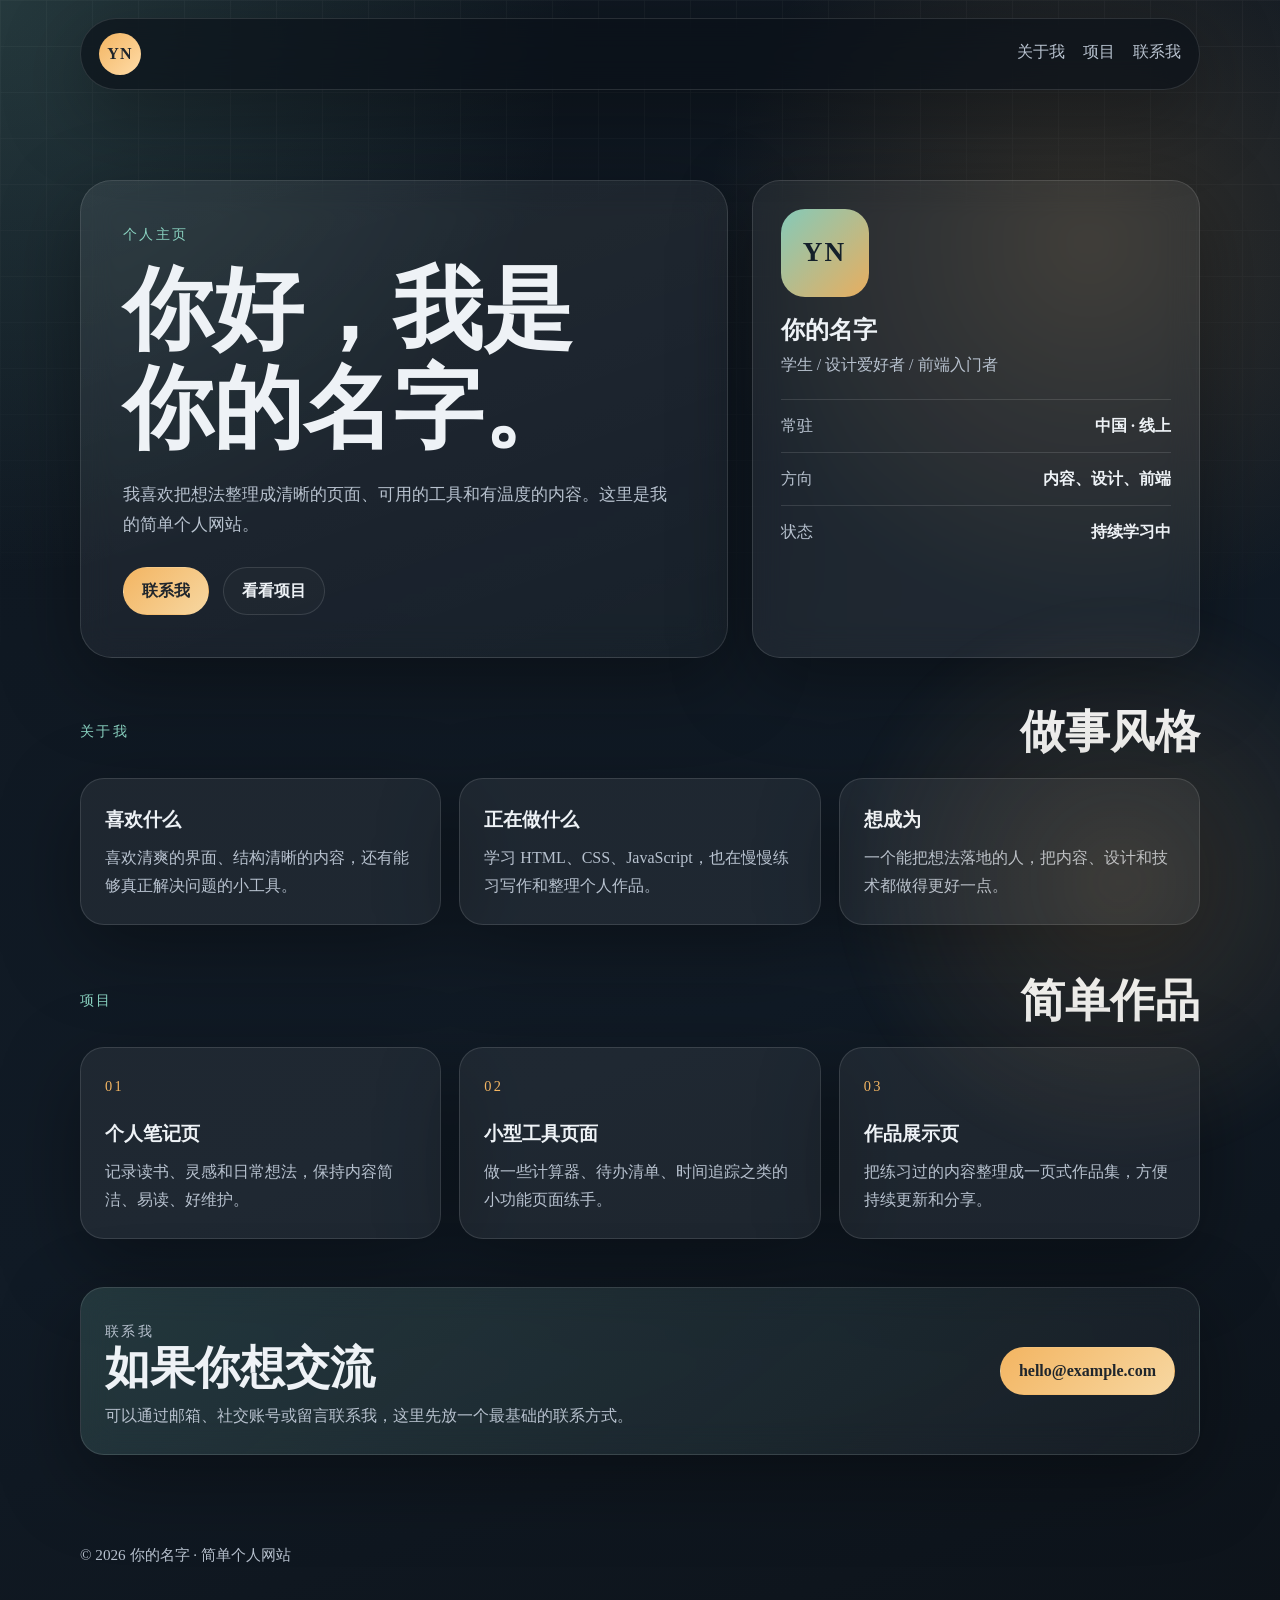
==== index.html @ 7de15268 "Remove outdated pages and assets; update index.html and styles for personal site redesign" ====
<!DOCTYPE html>
<html lang="zh-CN">
<head>
  <meta charset="UTF-8">
  <meta name="viewport" content="width=device-width, initial-scale=1.0">
  <title>你的名字 | 个人主页</title>
  <link rel="stylesheet" href="styles.css">
</head>
<body>
  <header class="site-header">
    <a class="brand" href="#top">YN</a>
    <nav class="site-nav" aria-label="主导航">
      <a href="#about">关于我</a>
      <a href="#projects">项目</a>
      <a href="#contact">联系我</a>
    </nav>
  </header>

  <main id="top">
    <section class="hero">
      <div class="hero-copy reveal">
        <p class="eyebrow">个人主页</p>
        <h1>你好，我是你的名字。</h1>
        <p class="lead">我喜欢把想法整理成清晰的页面、可用的工具和有温度的内容。这里是我的简单个人网站。</p>
        <div class="hero-actions">
          <a class="button button-primary" href="#contact">联系我</a>
          <a class="button button-ghost" href="#projects">看看项目</a>
        </div>
      </div>

      <aside class="profile-card reveal delay-1" aria-label="个人信息卡片">
        <div class="avatar">YN</div>
        <div>
          <h2>你的名字</h2>
          <p>学生 / 设计爱好者 / 前端入门者</p>
        </div>
        <ul class="quick-facts">
          <li><span>常驻</span><strong>中国 · 线上</strong></li>
          <li><span>方向</span><strong>内容、设计、前端</strong></li>
          <li><span>状态</span><strong>持续学习中</strong></li>
        </ul>
      </aside>
    </section>

    <section class="section reveal delay-2" id="about">
      <div class="section-head">
        <p class="eyebrow">关于我</p>
        <h2>做事风格</h2>
      </div>
      <div class="info-grid">
        <article class="card">
          <h3>喜欢什么</h3>
          <p>喜欢清爽的界面、结构清晰的内容，还有能够真正解决问题的小工具。</p>
        </article>
        <article class="card">
          <h3>正在做什么</h3>
          <p>学习 HTML、CSS、JavaScript，也在慢慢练习写作和整理个人作品。</p>
        </article>
        <article class="card">
          <h3>想成为</h3>
          <p>一个能把想法落地的人，把内容、设计和技术都做得更好一点。</p>
        </article>
      </div>
    </section>

    <section class="section reveal delay-3" id="projects">
      <div class="section-head">
        <p class="eyebrow">项目</p>
        <h2>简单作品</h2>
      </div>
      <div class="project-list">
        <article class="project card">
          <span class="project-index">01</span>
          <h3>个人笔记页</h3>
          <p>记录读书、灵感和日常想法，保持内容简洁、易读、好维护。</p>
        </article>
        <article class="project card">
          <span class="project-index">02</span>
          <h3>小型工具页面</h3>
          <p>做一些计算器、待办清单、时间追踪之类的小功能页面练手。</p>
        </article>
        <article class="project card">
          <span class="project-index">03</span>
          <h3>作品展示页</h3>
          <p>把练习过的内容整理成一页式作品集，方便持续更新和分享。</p>
        </article>
      </div>
    </section>

    <section class="section contact-card reveal delay-4" id="contact">
      <div>
        <p class="eyebrow">联系我</p>
        <h2>如果你想交流</h2>
        <p>可以通过邮箱、社交账号或留言联系我，这里先放一个最基础的联系方式。</p>
      </div>
      <a class="button button-primary" href="mailto:hello@example.com">hello@example.com</a>
    </section>
  </main>

  <footer class="site-footer">
    <p>© 2026 你的名字 · 简单个人网站</p>
  </footer>
  <script src="script.js"></script>
</body>
</html>
---- styles.css ----
* {
  box-sizing: border-box;
}

:root {
  --bg: #0f1720;
  --bg-soft: #15202c;
  --panel: rgba(255, 255, 255, 0.06);
  --panel-strong: rgba(255, 255, 255, 0.1);
  --text: #eef2f6;
  --muted: #b8c2cf;
  --line: rgba(255, 255, 255, 0.12);
  --accent: #f3b562;
  --accent-2: #8ad3c1;
  --shadow: 0 24px 80px rgba(0, 0, 0, 0.35);
}

html {
  scroll-behavior: smooth;
}

body {
  margin: 0;
  color: var(--text);
  background:
    radial-gradient(circle at top left, rgba(138, 211, 193, 0.18), transparent 28%),
    radial-gradient(circle at 85% 15%, rgba(243, 181, 98, 0.16), transparent 22%),
    linear-gradient(160deg, var(--bg), #111b26 62%, #0d131a 100%);
  font-family: "Noto Serif SC", "Source Han Serif SC", "Songti SC", "STSong", serif;
  line-height: 1.75;
  min-height: 100vh;
}

body::before {
  content: "";
  position: fixed;
  inset: 0;
  pointer-events: none;
  opacity: 0.08;
  background-image: linear-gradient(rgba(255, 255, 255, 0.7) 1px, transparent 1px),
    linear-gradient(90deg, rgba(255, 255, 255, 0.7) 1px, transparent 1px);
  background-size: 46px 46px;
  mask-image: linear-gradient(to bottom, rgba(0, 0, 0, 0.65), transparent 90%);
}

body::after {
  content: "";
  position: fixed;
  inset: auto -10% -30% auto;
  width: 36rem;
  height: 36rem;
  border-radius: 50%;
  background: radial-gradient(circle, rgba(243, 181, 98, 0.14), transparent 70%);
  pointer-events: none;
  filter: blur(10px);
}

img {
  max-width: 100%;
  display: block;
}

a {
  color: inherit;
  text-decoration: none;
}

.site-header,
main,
.site-footer {
  width: min(1120px, calc(100% - 32px));
  margin: 0 auto;
}

.site-header {
  position: sticky;
  top: 18px;
  z-index: 10;
  display: flex;
  align-items: center;
  justify-content: space-between;
  gap: 20px;
  margin-top: 18px;
  padding: 14px 18px;
  border: 1px solid var(--line);
  border-radius: 999px;
  background: rgba(10, 16, 23, 0.66);
  backdrop-filter: blur(16px);
  box-shadow: var(--shadow);
}

.brand {
  display: grid;
  place-items: center;
  width: 42px;
  height: 42px;
  border-radius: 50%;
  background: linear-gradient(135deg, var(--accent), #ffdca8);
  color: #1f252c;
  font-weight: 800;
  letter-spacing: 0.08em;
}

.site-nav {
  display: flex;
  flex-wrap: wrap;
  gap: 18px;
  color: var(--muted);
  font-size: 0.98rem;
}

.site-nav a {
  position: relative;
  padding-bottom: 4px;
  transition: color 180ms ease;
}

.site-nav a::after {
  content: "";
  position: absolute;
  left: 0;
  bottom: 0;
  width: 100%;
  height: 1px;
  background: currentColor;
  transform: scaleX(0);
  transform-origin: left;
  transition: transform 180ms ease;
}

.site-nav a:hover,
.site-nav a:focus-visible {
  color: var(--text);
}

.site-nav a:hover::after,
.site-nav a:focus-visible::after {
  transform: scaleX(1);
}

main {
  padding: 48px 0 28px;
}

.hero {
  display: grid;
  grid-template-columns: 1.3fr 0.9fr;
  gap: 24px;
  align-items: stretch;
  padding: 42px 0 24px;
}

.hero-copy,
.profile-card,
.card,
.contact-card {
  border: 1px solid var(--line);
  background: var(--panel);
  box-shadow: var(--shadow);
  backdrop-filter: blur(16px);
}

.hero-copy {
  padding: 42px;
  border-radius: 32px;
  background: linear-gradient(160deg, rgba(255, 255, 255, 0.08), rgba(255, 255, 255, 0.03));
}

.eyebrow {
  margin: 0 0 14px;
  color: var(--accent-2);
  font-size: 0.86rem;
  letter-spacing: 0.18em;
  text-transform: uppercase;
}

.hero h1,
.section h2,
.profile-card h2 {
  margin: 0;
  line-height: 1.1;
  font-family: "Noto Serif SC", "Source Han Serif SC", "Songti SC", serif;
}

.hero h1 {
  max-width: 11ch;
  font-size: clamp(3rem, 7vw, 5.8rem);
}

.lead {
  max-width: 34rem;
  margin: 22px 0 0;
  color: var(--muted);
  font-size: 1.06rem;
}

.hero-actions {
  display: flex;
  flex-wrap: wrap;
  gap: 14px;
  margin-top: 28px;
}

.button {
  display: inline-flex;
  align-items: center;
  justify-content: center;
  min-height: 48px;
  padding: 0 18px;
  border-radius: 999px;
  border: 1px solid transparent;
  font-weight: 700;
  transition: transform 180ms ease, border-color 180ms ease, background-color 180ms ease, color 180ms ease;
}

.button:hover,
.button:focus-visible {
  transform: translateY(-2px);
}

.button-primary {
  background: linear-gradient(135deg, var(--accent), #f7d7a1);
  color: #20262c;
}

.button-ghost {
  border-color: var(--line);
  background: rgba(255, 255, 255, 0.02);
  color: var(--text);
}

.profile-card {
  display: grid;
  gap: 20px;
  align-content: start;
  padding: 28px;
  border-radius: 28px;
}

.avatar {
  width: 88px;
  height: 88px;
  display: grid;
  place-items: center;
  border-radius: 24px;
  background: linear-gradient(135deg, rgba(138, 211, 193, 0.95), rgba(243, 181, 98, 0.95));
  color: #14202a;
  font-size: 1.7rem;
  font-weight: 900;
  letter-spacing: 0.08em;
}

.profile-card p,
.card p,
.contact-card p {
  margin: 8px 0 0;
  color: var(--muted);
}

.quick-facts {
  margin: 0;
  padding: 0;
  list-style: none;
  display: grid;
  gap: 12px;
}

.quick-facts li {
  display: flex;
  justify-content: space-between;
  gap: 18px;
  padding-top: 12px;
  border-top: 1px solid var(--line);
  color: var(--muted);
}

.quick-facts span {
  flex: 0 0 auto;
}

.quick-facts strong {
  color: var(--text);
  font-weight: 700;
  text-align: right;
}

.section {
  padding: 26px 0;
}

.section-head {
  display: flex;
  justify-content: space-between;
  align-items: end;
  gap: 20px;
  margin-bottom: 20px;
}

.section h2 {
  font-size: clamp(1.8rem, 4vw, 2.8rem);
}

.info-grid,
.project-list {
  display: grid;
  gap: 18px;
  grid-template-columns: repeat(3, minmax(0, 1fr));
}

.card,
.contact-card {
  border-radius: 24px;
  padding: 24px;
}

.card h3,
.project h3 {
  margin: 0;
  font-size: 1.2rem;
}

.project-index {
  display: inline-block;
  margin-bottom: 18px;
  color: var(--accent);
  font-size: 0.9rem;
  letter-spacing: 0.16em;
}

.contact-card {
  display: flex;
  align-items: center;
  justify-content: space-between;
  gap: 20px;
  margin: 22px 0 44px;
  background: linear-gradient(140deg, rgba(138, 211, 193, 0.16), rgba(255, 255, 255, 0.04));
}

.site-footer {
  padding: 0 0 30px;
  color: var(--muted);
  font-size: 0.95rem;
}

.reveal {
  animation: rise 700ms ease both;
}

.delay-1 {
  animation-delay: 120ms;
}

.delay-2 {
  animation-delay: 220ms;
}

.delay-3 {
  animation-delay: 320ms;
}

.delay-4 {
  animation-delay: 420ms;
}

@keyframes rise {
  from {
    opacity: 0;
    transform: translateY(18px);
  }
  to {
    opacity: 1;
    transform: translateY(0);
  }
}

@media (max-width: 900px) {
  .hero,
  .info-grid,
  .project-list,
  .contact-card {
    grid-template-columns: 1fr;
  }

  .hero {
    grid-template-columns: 1fr;
  }

  .section-head,
  .contact-card {
    display: grid;
  }

  .site-header {
    border-radius: 24px;
  }
}

@media (max-width: 640px) {
  body {
    line-height: 1.7;
  }

  .site-header,
  .hero-copy,
  .profile-card,
  .card,
  .contact-card {
    border-radius: 20px;
  }

  .site-header {
    top: 10px;
    width: calc(100% - 20px);
    padding: 12px 14px;
  }

  main {
    padding-top: 28px;
  }

  .hero-copy {
    padding: 28px 22px;
  }

  .profile-card,
  .card,
  .contact-card {
    padding: 20px;
  }

  .site-nav {
    gap: 12px;
    font-size: 0.92rem;
  }

  .hero h1 {
    font-size: clamp(2.4rem, 14vw, 3.5rem);
  }
}
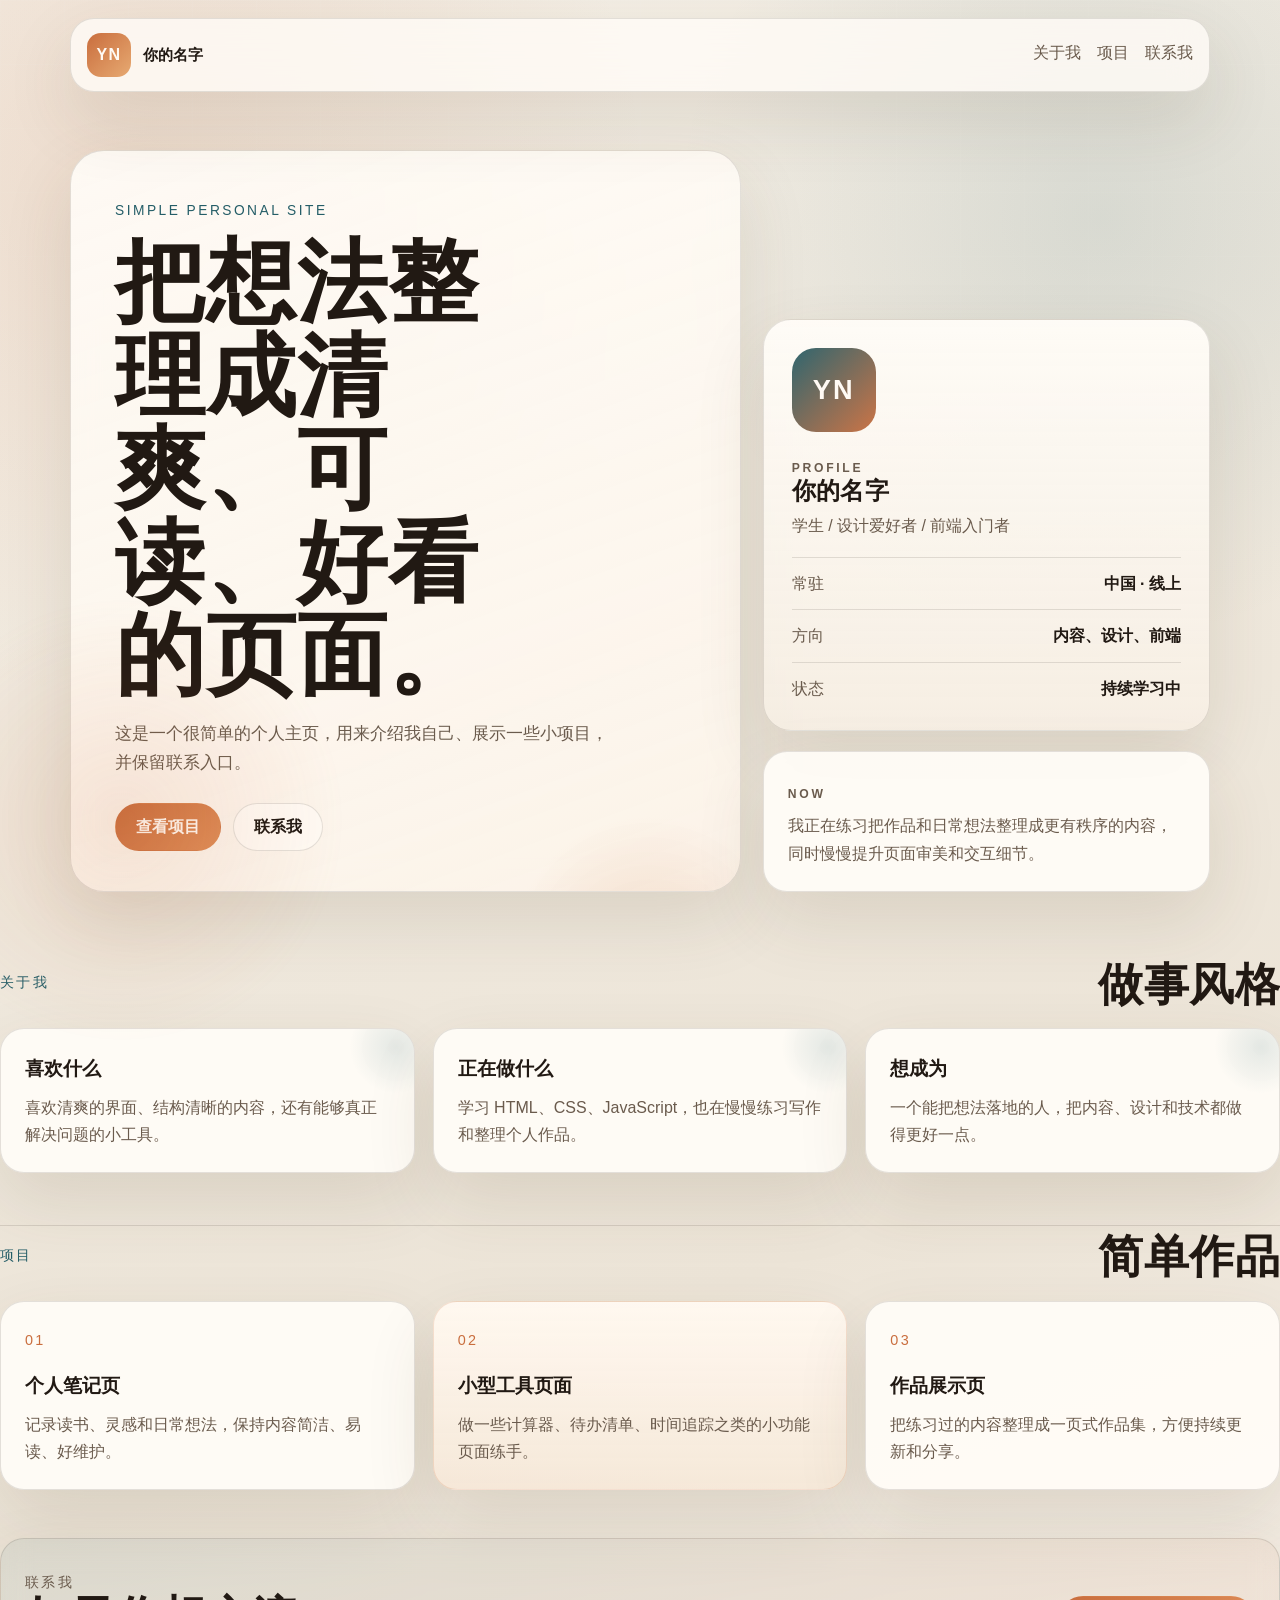
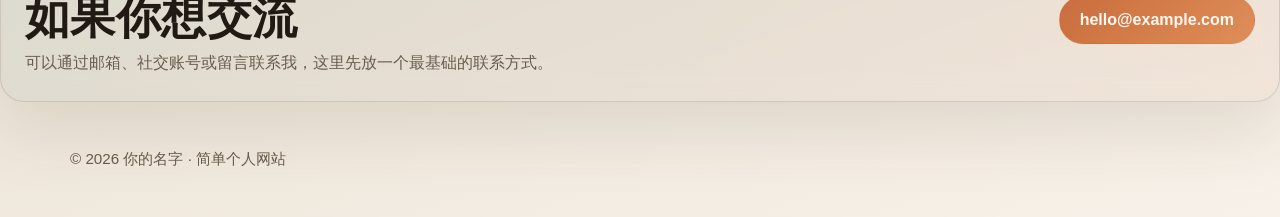
==== commit 574d15c4: "Remove outdated pages and assets; update index.html and styles for personal site redesign" ====
--- a/index.html
+++ b/index.html
@@ -7,99 +7,112 @@
   <link rel="stylesheet" href="styles.css">
 </head>
 <body>
-  <header class="site-header">
-    <a class="brand" href="#top">YN</a>
-    <nav class="site-nav" aria-label="主导航">
-      <a href="#about">关于我</a>
-      <a href="#projects">项目</a>
-      <a href="#contact">联系我</a>
-    </nav>
-  </header>
+  <div class="page-shell">
+    <header class="site-header">
+      <a class="brand" href="#top">
+        <span class="brand-mark">YN</span>
+        <span class="brand-text">你的名字</span>
+      </a>
+      <nav class="site-nav" aria-label="主导航">
+        <a href="#about">关于我</a>
+        <a href="#projects">项目</a>
+        <a href="#contact">联系我</a>
+      </nav>
+    </header>
 
-  <main id="top">
-    <section class="hero">
-      <div class="hero-copy reveal">
-        <p class="eyebrow">个人主页</p>
-        <h1>你好，我是你的名字。</h1>
-        <p class="lead">我喜欢把想法整理成清晰的页面、可用的工具和有温度的内容。这里是我的简单个人网站。</p>
-        <div class="hero-actions">
-          <a class="button button-primary" href="#contact">联系我</a>
-          <a class="button button-ghost" href="#projects">看看项目</a>
+    <main id="top">
+      <section class="hero">
+        <div class="hero-copy reveal">
+          <p class="eyebrow">Simple Personal Site</p>
+          <h1>把想法整理成清爽、可读、好看的页面。</h1>
+          <p class="lead">这是一个很简单的个人主页，用来介绍我自己、展示一些小项目，并保留联系入口。</p>
+          <div class="hero-actions">
+            <a class="button button-primary" href="#projects">查看项目</a>
+            <a class="button button-ghost" href="#contact">联系我</a>
+          </div>
         </div>
-      </div>
 
-      <aside class="profile-card reveal delay-1" aria-label="个人信息卡片">
-        <div class="avatar">YN</div>
+        <aside class="hero-side reveal delay-1" aria-label="个人信息卡片">
+          <div class="profile-card">
+            <div class="avatar">YN</div>
+            <div>
+              <p class="micro">PROFILE</p>
+              <h2>你的名字</h2>
+              <p>学生 / 设计爱好者 / 前端入门者</p>
+            </div>
+            <ul class="quick-facts">
+              <li><span>常驻</span><strong>中国 · 线上</strong></li>
+              <li><span>方向</span><strong>内容、设计、前端</strong></li>
+              <li><span>状态</span><strong>持续学习中</strong></li>
+            </ul>
+          </div>
+
+          <div class="note-card">
+            <p class="micro">NOW</p>
+            <p>我正在练习把作品和日常想法整理成更有秩序的内容，同时慢慢提升页面审美和交互细节。</p>
+          </div>
+        </div>
+      </section>
+
+      <section class="section reveal delay-2" id="about">
+        <div class="section-head">
+          <p class="eyebrow">关于我</p>
+          <h2>做事风格</h2>
+        </div>
+        <div class="info-grid">
+          <article class="card card-soft">
+            <h3>喜欢什么</h3>
+            <p>喜欢清爽的界面、结构清晰的内容，还有能够真正解决问题的小工具。</p>
+          </article>
+          <article class="card card-soft">
+            <h3>正在做什么</h3>
+            <p>学习 HTML、CSS、JavaScript，也在慢慢练习写作和整理个人作品。</p>
+          </article>
+          <article class="card card-soft">
+            <h3>想成为</h3>
+            <p>一个能把想法落地的人，把内容、设计和技术都做得更好一点。</p>
+          </article>
+        </div>
+      </section>
+
+      <section class="section reveal delay-3" id="projects">
+        <div class="section-head section-head-split">
+          <p class="eyebrow">项目</p>
+          <h2>简单作品</h2>
+        </div>
+        <div class="project-list">
+          <article class="project card">
+            <span class="project-index">01</span>
+            <h3>个人笔记页</h3>
+            <p>记录读书、灵感和日常想法，保持内容简洁、易读、好维护。</p>
+          </article>
+          <article class="project card accent-card">
+            <span class="project-index">02</span>
+            <h3>小型工具页面</h3>
+            <p>做一些计算器、待办清单、时间追踪之类的小功能页面练手。</p>
+          </article>
+          <article class="project card">
+            <span class="project-index">03</span>
+            <h3>作品展示页</h3>
+            <p>把练习过的内容整理成一页式作品集，方便持续更新和分享。</p>
+          </article>
+        </div>
+      </section>
+
+      <section class="section contact-card reveal delay-4" id="contact">
         <div>
-          <h2>你的名字</h2>
-          <p>学生 / 设计爱好者 / 前端入门者</p>
+          <p class="eyebrow">联系我</p>
+          <h2>如果你想交流</h2>
+          <p>可以通过邮箱、社交账号或留言联系我，这里先放一个最基础的联系方式。</p>
         </div>
-        <ul class="quick-facts">
-          <li><span>常驻</span><strong>中国 · 线上</strong></li>
-          <li><span>方向</span><strong>内容、设计、前端</strong></li>
-          <li><span>状态</span><strong>持续学习中</strong></li>
-        </ul>
-      </aside>
-    </section>
+        <a class="button button-primary" href="mailto:hello@example.com">hello@example.com</a>
+      </section>
+    </main>
 
-    <section class="section reveal delay-2" id="about">
-      <div class="section-head">
-        <p class="eyebrow">关于我</p>
-        <h2>做事风格</h2>
-      </div>
-      <div class="info-grid">
-        <article class="card">
-          <h3>喜欢什么</h3>
-          <p>喜欢清爽的界面、结构清晰的内容，还有能够真正解决问题的小工具。</p>
-        </article>
-        <article class="card">
-          <h3>正在做什么</h3>
-          <p>学习 HTML、CSS、JavaScript，也在慢慢练习写作和整理个人作品。</p>
-        </article>
-        <article class="card">
-          <h3>想成为</h3>
-          <p>一个能把想法落地的人，把内容、设计和技术都做得更好一点。</p>
-        </article>
-      </div>
-    </section>
-
-    <section class="section reveal delay-3" id="projects">
-      <div class="section-head">
-        <p class="eyebrow">项目</p>
-        <h2>简单作品</h2>
-      </div>
-      <div class="project-list">
-        <article class="project card">
-          <span class="project-index">01</span>
-          <h3>个人笔记页</h3>
-          <p>记录读书、灵感和日常想法，保持内容简洁、易读、好维护。</p>
-        </article>
-        <article class="project card">
-          <span class="project-index">02</span>
-          <h3>小型工具页面</h3>
-          <p>做一些计算器、待办清单、时间追踪之类的小功能页面练手。</p>
-        </article>
-        <article class="project card">
-          <span class="project-index">03</span>
-          <h3>作品展示页</h3>
-          <p>把练习过的内容整理成一页式作品集，方便持续更新和分享。</p>
-        </article>
-      </div>
-    </section>
-
-    <section class="section contact-card reveal delay-4" id="contact">
-      <div>
-        <p class="eyebrow">联系我</p>
-        <h2>如果你想交流</h2>
-        <p>可以通过邮箱、社交账号或留言联系我，这里先放一个最基础的联系方式。</p>
-      </div>
-      <a class="button button-primary" href="mailto:hello@example.com">hello@example.com</a>
-    </section>
-  </main>
-
-  <footer class="site-footer">
-    <p>© 2026 你的名字 · 简单个人网站</p>
-  </footer>
+    <footer class="site-footer">
+      <p>© 2026 你的名字 · 简单个人网站</p>
+    </footer>
+  </div>
   <script src="script.js"></script>
 </body>
 </html>
--- a/styles.css
+++ b/styles.css
@@ -3,16 +3,17 @@
 }
 
 :root {
-  --bg: #0f1720;
-  --bg-soft: #15202c;
-  --panel: rgba(255, 255, 255, 0.06);
-  --panel-strong: rgba(255, 255, 255, 0.1);
-  --text: #eef2f6;
-  --muted: #b8c2cf;
-  --line: rgba(255, 255, 255, 0.12);
-  --accent: #f3b562;
-  --accent-2: #8ad3c1;
-  --shadow: 0 24px 80px rgba(0, 0, 0, 0.35);
+  --bg: #f4efe6;
+  --bg-2: #ece4d7;
+  --paper: rgba(255, 252, 247, 0.82);
+  --paper-strong: rgba(255, 252, 247, 0.94);
+  --text: #211913;
+  --muted: #6a5b4d;
+  --line: rgba(33, 25, 19, 0.12);
+  --accent: #c96d3d;
+  --accent-2: #245d67;
+  --accent-3: #8c6b2f;
+  --shadow: 0 28px 70px rgba(78, 58, 36, 0.12);
 }
 
 html {
@@ -23,11 +24,11 @@
   margin: 0;
   color: var(--text);
   background:
-    radial-gradient(circle at top left, rgba(138, 211, 193, 0.18), transparent 28%),
-    radial-gradient(circle at 85% 15%, rgba(243, 181, 98, 0.16), transparent 22%),
-    linear-gradient(160deg, var(--bg), #111b26 62%, #0d131a 100%);
-  font-family: "Noto Serif SC", "Source Han Serif SC", "Songti SC", "STSong", serif;
-  line-height: 1.75;
+    radial-gradient(circle at 10% 10%, rgba(201, 109, 61, 0.14), transparent 26%),
+    radial-gradient(circle at 86% 12%, rgba(36, 93, 103, 0.12), transparent 22%),
+    linear-gradient(160deg, var(--bg), var(--bg-2) 68%, #f7f1e9 100%);
+  font-family: "PingFang SC", "Microsoft YaHei", sans-serif;
+  line-height: 1.7;
   min-height: 100vh;
 }
 
@@ -36,23 +37,23 @@
   position: fixed;
   inset: 0;
   pointer-events: none;
-  opacity: 0.08;
+  opacity: 0.16;
   background-image: linear-gradient(rgba(255, 255, 255, 0.7) 1px, transparent 1px),
     linear-gradient(90deg, rgba(255, 255, 255, 0.7) 1px, transparent 1px);
-  background-size: 46px 46px;
-  mask-image: linear-gradient(to bottom, rgba(0, 0, 0, 0.65), transparent 90%);
+  background-size: 64px 64px;
+  mask-image: linear-gradient(to bottom, rgba(0, 0, 0, 0.45), transparent 85%);
 }
 
 body::after {
   content: "";
   position: fixed;
-  inset: auto -10% -30% auto;
-  width: 36rem;
-  height: 36rem;
+  inset: auto auto -16% -8%;
+  width: 28rem;
+  height: 28rem;
   border-radius: 50%;
-  background: radial-gradient(circle, rgba(243, 181, 98, 0.14), transparent 70%);
+  background: radial-gradient(circle, rgba(201, 109, 61, 0.14), transparent 70%);
   pointer-events: none;
-  filter: blur(10px);
+  filter: blur(6px);
 }
 
 img {
@@ -68,8 +69,12 @@
 .site-header,
 main,
 .site-footer {
-  width: min(1120px, calc(100% - 32px));
+  width: min(1140px, calc(100% - 28px));
   margin: 0 auto;
+}
+
+.page-shell {
+  position: relative;
 }
 
 .site-header {
@@ -81,30 +86,41 @@
   justify-content: space-between;
   gap: 20px;
   margin-top: 18px;
-  padding: 14px 18px;
+  padding: 14px 16px;
   border: 1px solid var(--line);
-  border-radius: 999px;
-  background: rgba(10, 16, 23, 0.66);
-  backdrop-filter: blur(16px);
+  border-radius: 24px;
+  background: rgba(255, 252, 247, 0.8);
+  backdrop-filter: blur(18px);
   box-shadow: var(--shadow);
 }
 
 .brand {
+  display: inline-flex;
+  align-items: center;
+  gap: 12px;
+}
+
+.brand-mark {
   display: grid;
   place-items: center;
-  width: 42px;
-  height: 42px;
-  border-radius: 50%;
-  background: linear-gradient(135deg, var(--accent), #ffdca8);
-  color: #1f252c;
+  width: 44px;
+  height: 44px;
+  border-radius: 14px;
+  background: linear-gradient(135deg, var(--accent), #e7aa72);
+  color: #fffaf4;
   font-weight: 800;
   letter-spacing: 0.08em;
+}
+
+.brand-text {
+  font-size: 0.95rem;
+  font-weight: 700;
 }
 
 .site-nav {
   display: flex;
   flex-wrap: wrap;
-  gap: 18px;
+  gap: 16px;
   color: var(--muted);
   font-size: 0.98rem;
 }
@@ -130,7 +146,7 @@
 
 .site-nav a:hover,
 .site-nav a:focus-visible {
-  color: var(--text);
+  color: var(--accent);
 }
 
 .site-nav a:hover::after,
@@ -139,31 +155,45 @@
 }
 
 main {
-  padding: 48px 0 28px;
+  padding: 34px 0 26px;
 }
 
 .hero {
   display: grid;
-  grid-template-columns: 1.3fr 0.9fr;
-  gap: 24px;
-  align-items: stretch;
-  padding: 42px 0 24px;
+  grid-template-columns: 1.2fr 0.8fr;
+  gap: 22px;
+  align-items: end;
+  padding: 24px 0 18px;
+  min-height: 72vh;
 }
 
 .hero-copy,
 .profile-card,
+.note-card,
 .card,
 .contact-card {
   border: 1px solid var(--line);
-  background: var(--panel);
+  background: var(--paper);
   box-shadow: var(--shadow);
-  backdrop-filter: blur(16px);
+  backdrop-filter: blur(14px);
 }
 
 .hero-copy {
-  padding: 42px;
-  border-radius: 32px;
-  background: linear-gradient(160deg, rgba(255, 255, 255, 0.08), rgba(255, 255, 255, 0.03));
+  position: relative;
+  padding: 48px 44px 40px;
+  border-radius: 34px;
+  background: linear-gradient(160deg, rgba(255, 252, 247, 0.92), rgba(255, 246, 236, 0.78));
+  overflow: hidden;
+}
+
+.hero-copy::after {
+  content: "";
+  position: absolute;
+  inset: auto -8% -28% auto;
+  width: 18rem;
+  height: 18rem;
+  border-radius: 50%;
+  background: radial-gradient(circle, rgba(201, 109, 61, 0.18), transparent 68%);
 }
 
 .eyebrow {
@@ -178,27 +208,28 @@
 .section h2,
 .profile-card h2 {
   margin: 0;
-  line-height: 1.1;
-  font-family: "Noto Serif SC", "Source Han Serif SC", "Songti SC", serif;
+  line-height: 1.04;
+  font-family: "STKaiti", "KaiTi", "Songti SC", serif;
+  letter-spacing: 0.01em;
 }
 
 .hero h1 {
-  max-width: 11ch;
-  font-size: clamp(3rem, 7vw, 5.8rem);
+  max-width: 10ch;
+  font-size: clamp(3.3rem, 7vw, 6.1rem);
 }
 
 .lead {
-  max-width: 34rem;
-  margin: 22px 0 0;
+  max-width: 31rem;
+  margin: 18px 0 0;
   color: var(--muted);
-  font-size: 1.06rem;
+  font-size: 1.04rem;
 }
 
 .hero-actions {
   display: flex;
   flex-wrap: wrap;
-  gap: 14px;
-  margin-top: 28px;
+  gap: 12px;
+  margin-top: 26px;
 }
 
 .button {
@@ -206,7 +237,7 @@
   align-items: center;
   justify-content: center;
   min-height: 48px;
-  padding: 0 18px;
+  padding: 0 20px;
   border-radius: 999px;
   border: 1px solid transparent;
   font-weight: 700;
@@ -219,38 +250,55 @@
 }
 
 .button-primary {
-  background: linear-gradient(135deg, var(--accent), #f7d7a1);
-  color: #20262c;
+  background: linear-gradient(135deg, var(--accent), #df8e59);
+  color: #fff8f1;
 }
 
 .button-ghost {
   border-color: var(--line);
-  background: rgba(255, 255, 255, 0.02);
+  background: rgba(255, 252, 247, 0.72);
   color: var(--text);
 }
 
+.hero-side {
+  display: grid;
+  gap: 20px;
+  align-content: end;
+  transform: translateY(18px);
+}
+
 .profile-card {
   display: grid;
-  gap: 20px;
-  align-content: start;
+  gap: 18px;
   padding: 28px;
   border-radius: 28px;
+  background: linear-gradient(180deg, rgba(255, 252, 247, 0.96), rgba(247, 239, 228, 0.84));
 }
 
 .avatar {
-  width: 88px;
-  height: 88px;
+  width: 84px;
+  height: 84px;
   display: grid;
   place-items: center;
   border-radius: 24px;
-  background: linear-gradient(135deg, rgba(138, 211, 193, 0.95), rgba(243, 181, 98, 0.95));
-  color: #14202a;
+  background: linear-gradient(135deg, rgba(36, 93, 103, 0.95), rgba(201, 109, 61, 0.95));
+  color: #fffaf4;
   font-size: 1.7rem;
   font-weight: 900;
   letter-spacing: 0.08em;
 }
 
+.micro {
+  margin: 0;
+  color: var(--accent-3);
+  font-size: 0.76rem;
+  font-weight: 800;
+  letter-spacing: 0.22em;
+  text-transform: uppercase;
+}
+
 .profile-card p,
+.note-card p,
 .card p,
 .contact-card p {
   margin: 8px 0 0;
@@ -296,6 +344,11 @@
   margin-bottom: 20px;
 }
 
+.section-head-split {
+  padding-top: 8px;
+  border-top: 1px solid var(--line);
+}
+
 .section h2 {
   font-size: clamp(1.8rem, 4vw, 2.8rem);
 }
@@ -308,15 +361,33 @@
 }
 
 .card,
+.note-card,
 .contact-card {
   border-radius: 24px;
   padding: 24px;
+  background: var(--paper-strong);
 }
 
 .card h3,
 .project h3 {
   margin: 0;
   font-size: 1.2rem;
+}
+
+.card-soft {
+  position: relative;
+  overflow: hidden;
+}
+
+.card-soft::after {
+  content: "";
+  position: absolute;
+  right: -28px;
+  top: -28px;
+  width: 92px;
+  height: 92px;
+  border-radius: 50%;
+  background: radial-gradient(circle, rgba(36, 93, 103, 0.12), transparent 72%);
 }
 
 .project-index {
@@ -327,13 +398,18 @@
   letter-spacing: 0.16em;
 }
 
+.accent-card {
+  background: linear-gradient(180deg, rgba(255, 248, 240, 0.98), rgba(246, 232, 216, 0.92));
+  border-color: rgba(201, 109, 61, 0.18);
+}
+
 .contact-card {
   display: flex;
   align-items: center;
   justify-content: space-between;
   gap: 20px;
   margin: 22px 0 44px;
-  background: linear-gradient(140deg, rgba(138, 211, 193, 0.16), rgba(255, 255, 255, 0.04));
+  background: linear-gradient(140deg, rgba(36, 93, 103, 0.08), rgba(201, 109, 61, 0.08));
 }
 
 .site-footer {
@@ -383,6 +459,11 @@
 
   .hero {
     grid-template-columns: 1fr;
+    min-height: auto;
+  }
+
+  .hero-side {
+    transform: none;
   }
 
   .section-head,
@@ -392,6 +473,7 @@
 
   .site-header {
     border-radius: 24px;
+    padding: 12px 14px;
   }
 }
 
@@ -403,6 +485,7 @@
   .site-header,
   .hero-copy,
   .profile-card,
+  .note-card,
   .card,
   .contact-card {
     border-radius: 20px;
@@ -415,7 +498,7 @@
   }
 
   main {
-    padding-top: 28px;
+    padding-top: 24px;
   }
 
   .hero-copy {
@@ -423,6 +506,7 @@
   }
 
   .profile-card,
+  .note-card,
   .card,
   .contact-card {
     padding: 20px;
@@ -434,6 +518,6 @@
   }
 
   .hero h1 {
-    font-size: clamp(2.4rem, 14vw, 3.5rem);
-  }
-}
+    font-size: clamp(2.5rem, 14vw, 3.8rem);
+  }
+}
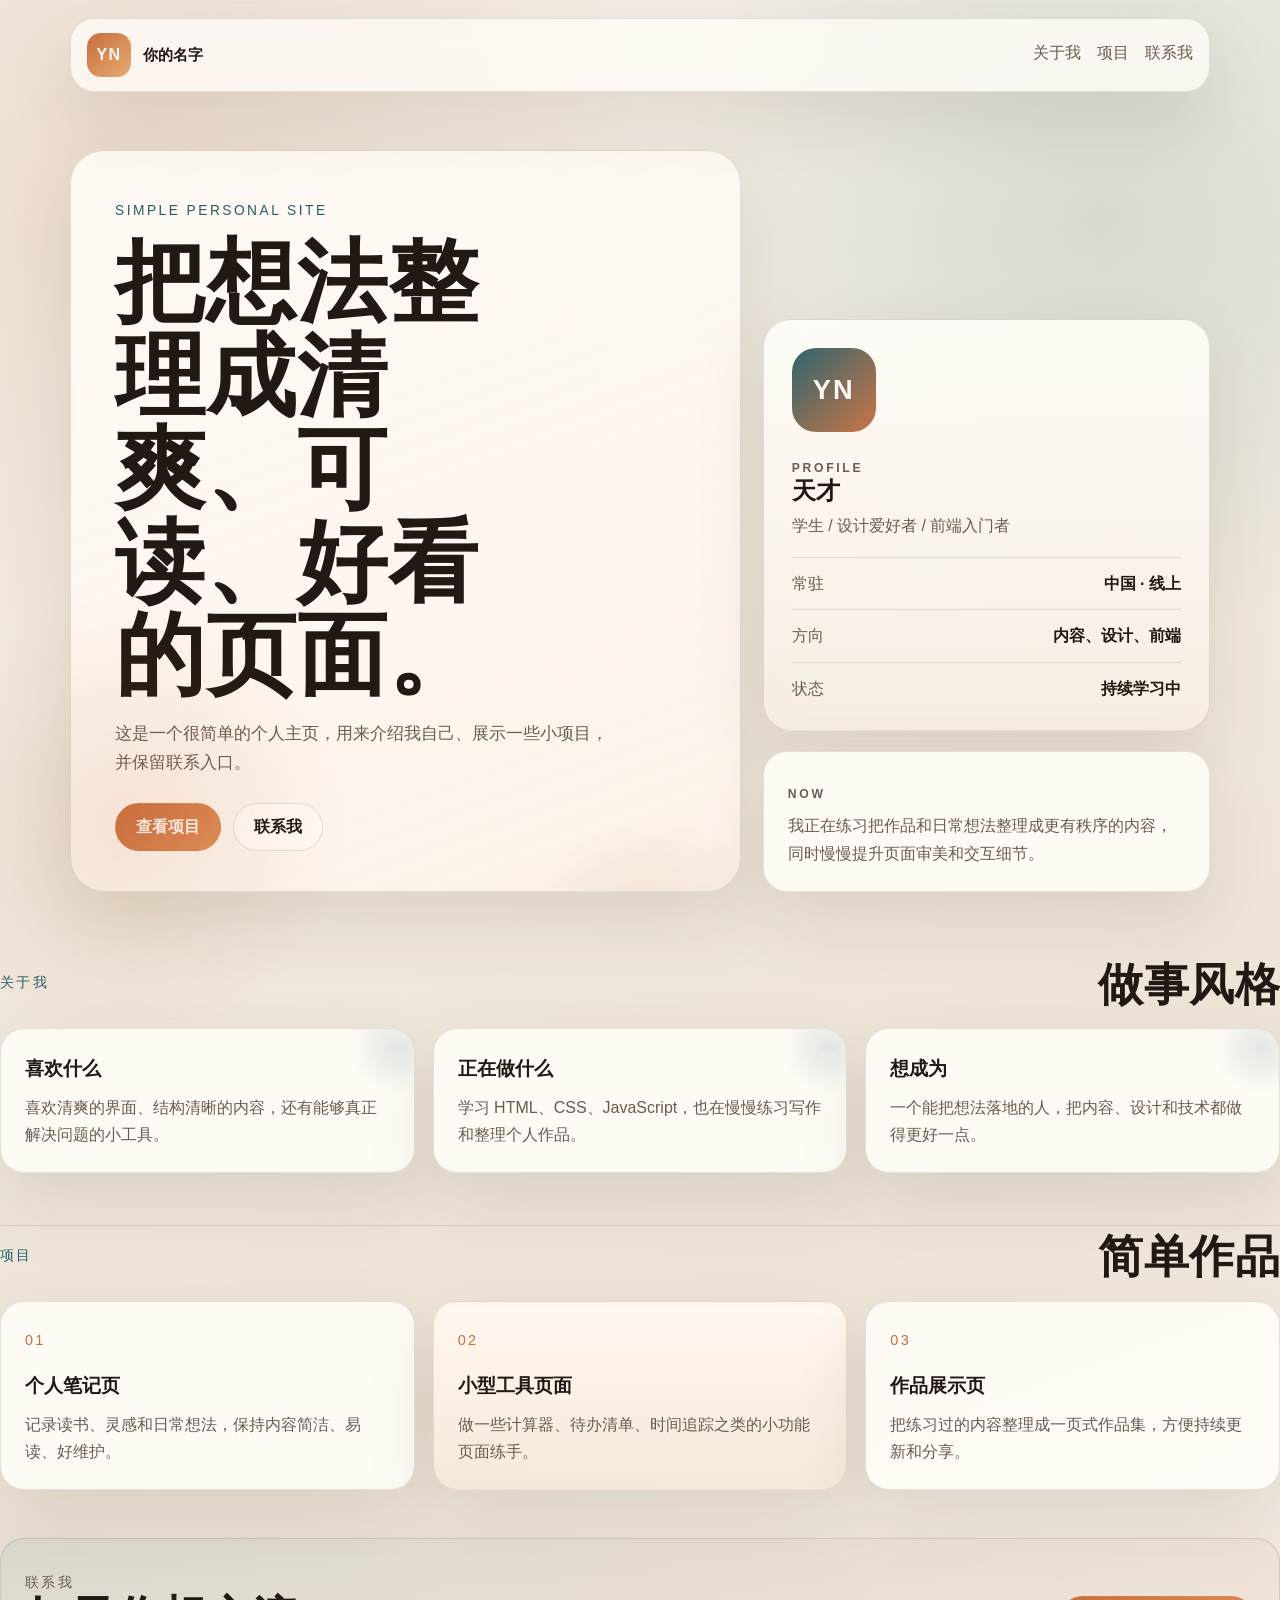
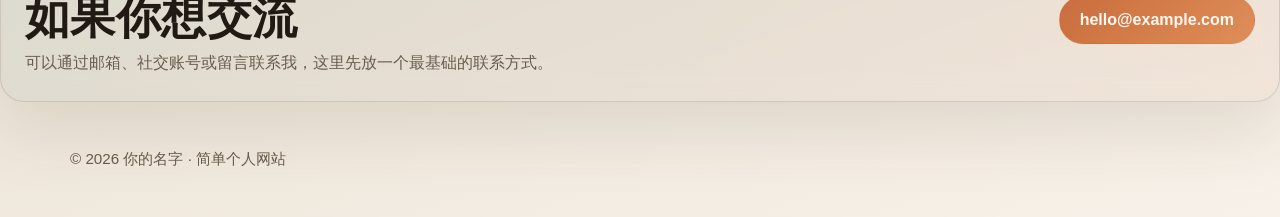
==== commit 8e9016b3: "Remove outdated pages and assets; update index.html and styles for personal site redesign" ====
--- a/index.html
+++ b/index.html
@@ -37,7 +37,7 @@
             <div class="avatar">YN</div>
             <div>
               <p class="micro">PROFILE</p>
-              <h2>你的名字</h2>
+              <h2>天才</h2>
               <p>学生 / 设计爱好者 / 前端入门者</p>
             </div>
             <ul class="quick-facts">
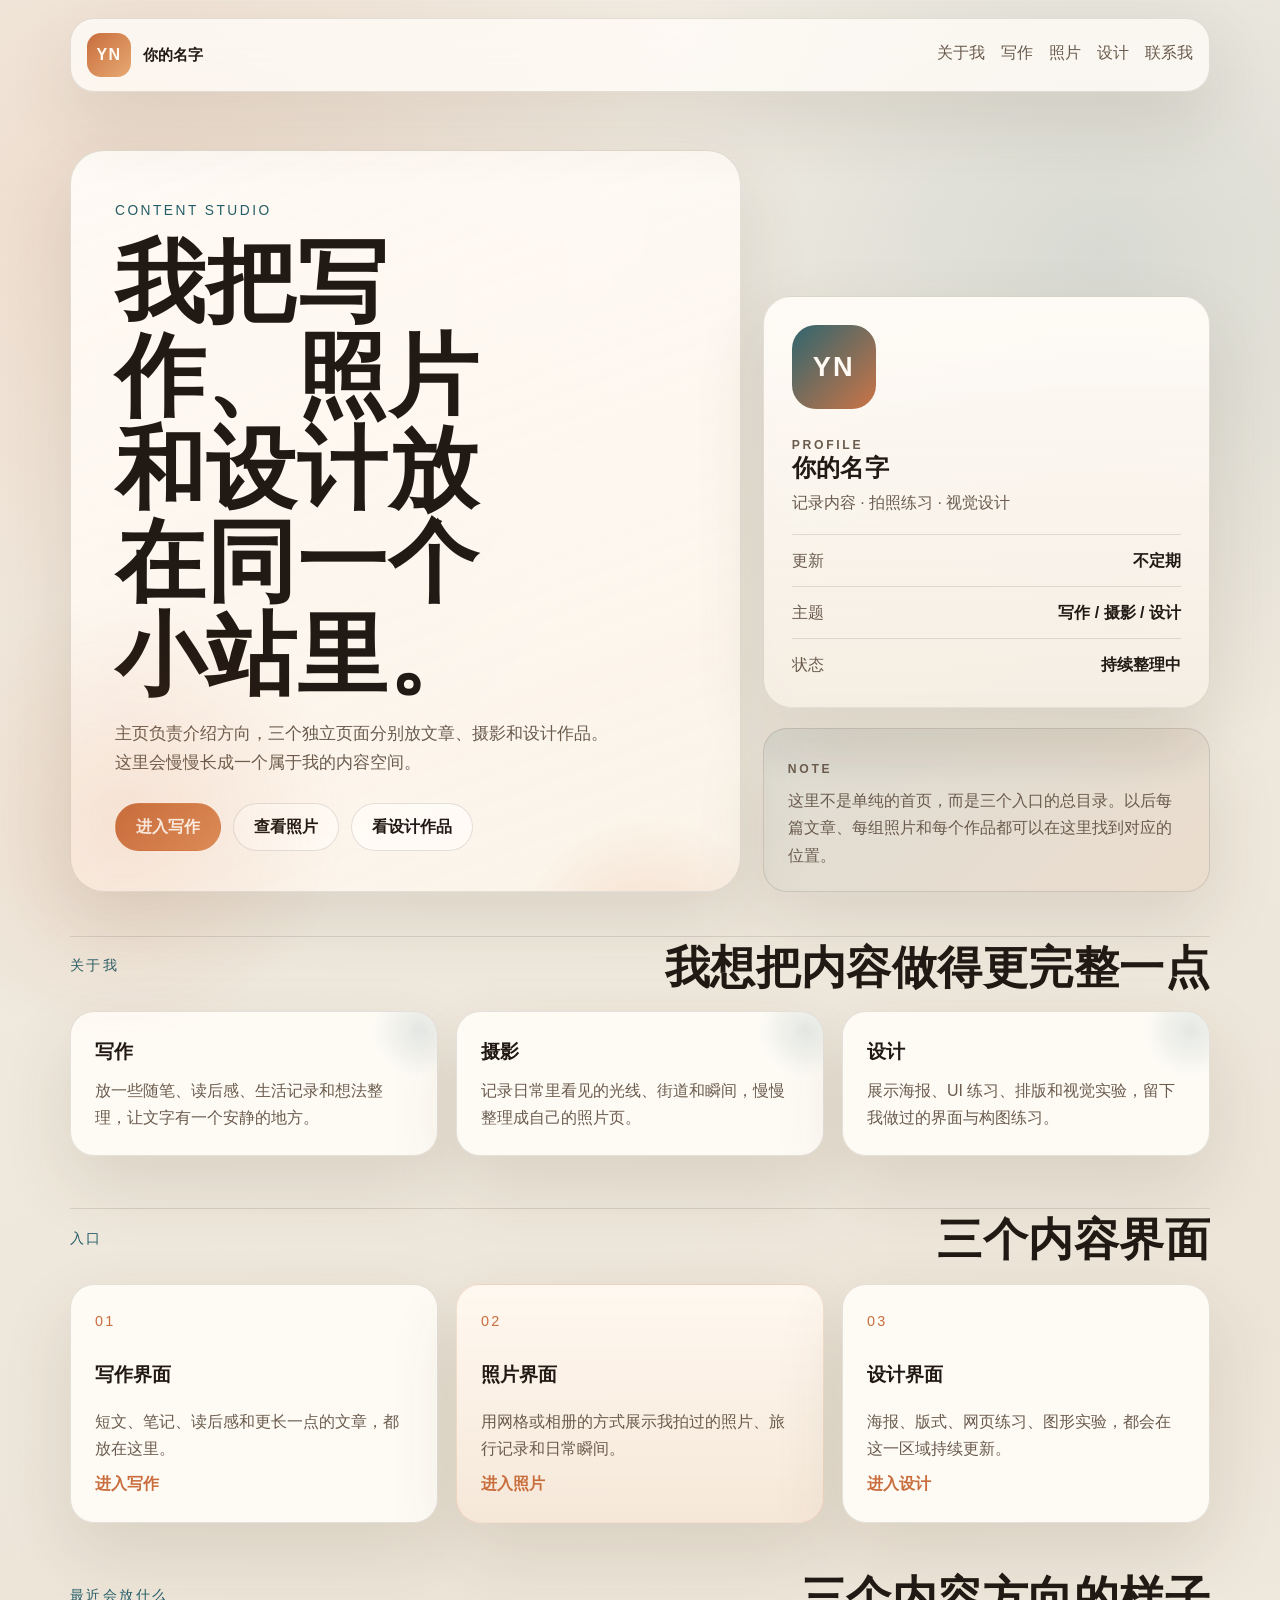
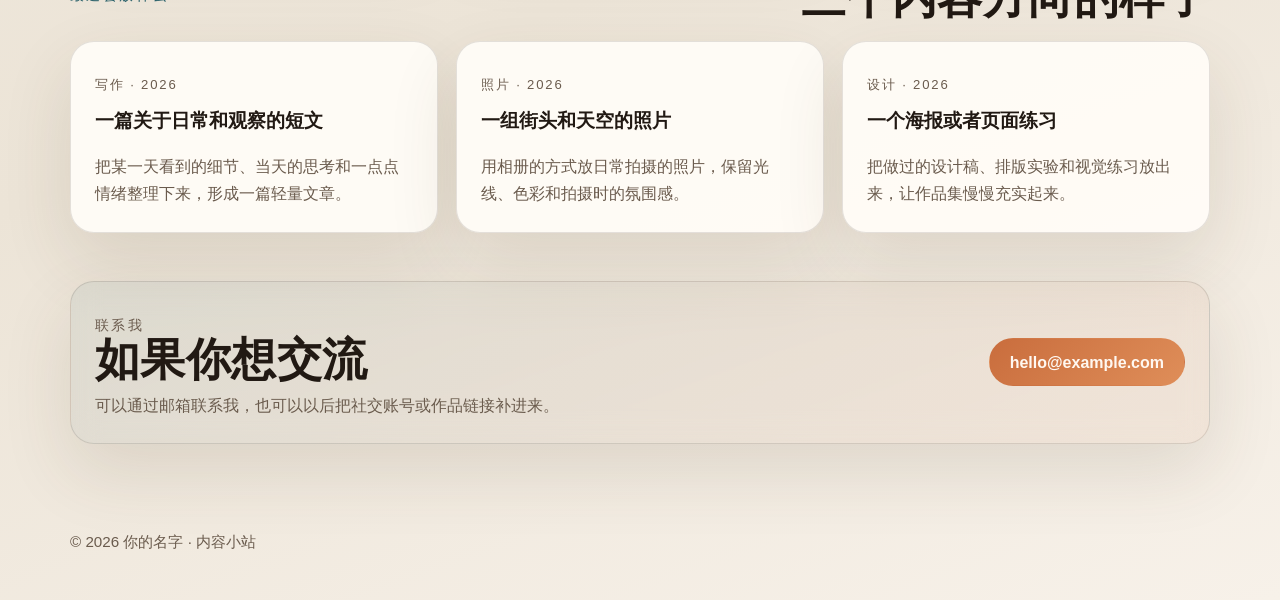
==== commit 6154595d: "加了三个内容界面" ====
--- a/index.html
+++ b/index.html
@@ -3,7 +3,7 @@
 <head>
   <meta charset="UTF-8">
   <meta name="viewport" content="width=device-width, initial-scale=1.0">
-  <title>你的名字 | 个人主页</title>
+  <title>你的名字 | 内容小站</title>
   <link rel="stylesheet" href="styles.css">
 </head>
 <body>
@@ -15,7 +15,9 @@
       </a>
       <nav class="site-nav" aria-label="主导航">
         <a href="#about">关于我</a>
-        <a href="#projects">项目</a>
+        <a href="writing.html">写作</a>
+        <a href="photos.html">照片</a>
+        <a href="design.html">设计</a>
         <a href="#contact">联系我</a>
       </nav>
     </header>
@@ -23,12 +25,13 @@
     <main id="top">
       <section class="hero">
         <div class="hero-copy reveal">
-          <p class="eyebrow">Simple Personal Site</p>
-          <h1>把想法整理成清爽、可读、好看的页面。</h1>
-          <p class="lead">这是一个很简单的个人主页，用来介绍我自己、展示一些小项目，并保留联系入口。</p>
+          <p class="eyebrow">Content Studio</p>
+          <h1>我把写作、照片和设计放在同一个小站里。</h1>
+          <p class="lead">主页负责介绍方向，三个独立页面分别放文章、摄影和设计作品。这里会慢慢长成一个属于我的内容空间。</p>
           <div class="hero-actions">
-            <a class="button button-primary" href="#projects">查看项目</a>
-            <a class="button button-ghost" href="#contact">联系我</a>
+            <a class="button button-primary" href="writing.html">进入写作</a>
+            <a class="button button-ghost" href="photos.html">查看照片</a>
+            <a class="button button-ghost" href="design.html">看设计作品</a>
           </div>
         </div>
 
@@ -37,64 +40,91 @@
             <div class="avatar">YN</div>
             <div>
               <p class="micro">PROFILE</p>
-              <h2>天才</h2>
-              <p>学生 / 设计爱好者 / 前端入门者</p>
+              <h2>你的名字</h2>
+              <p>记录内容 · 拍照练习 · 视觉设计</p>
             </div>
             <ul class="quick-facts">
-              <li><span>常驻</span><strong>中国 · 线上</strong></li>
-              <li><span>方向</span><strong>内容、设计、前端</strong></li>
-              <li><span>状态</span><strong>持续学习中</strong></li>
+              <li><span>更新</span><strong>不定期</strong></li>
+              <li><span>主题</span><strong>写作 / 摄影 / 设计</strong></li>
+              <li><span>状态</span><strong>持续整理中</strong></li>
             </ul>
           </div>
 
           <div class="note-card">
-            <p class="micro">NOW</p>
-            <p>我正在练习把作品和日常想法整理成更有秩序的内容，同时慢慢提升页面审美和交互细节。</p>
+            <p class="micro">NOTE</p>
+            <p>这里不是单纯的首页，而是三个入口的总目录。以后每篇文章、每组照片和每个作品都可以在这里找到对应的位置。</p>
           </div>
-        </div>
+        </aside>
       </section>
 
       <section class="section reveal delay-2" id="about">
-        <div class="section-head">
+        <div class="section-head section-head-split">
           <p class="eyebrow">关于我</p>
-          <h2>做事风格</h2>
+          <h2>我想把内容做得更完整一点</h2>
         </div>
         <div class="info-grid">
           <article class="card card-soft">
-            <h3>喜欢什么</h3>
-            <p>喜欢清爽的界面、结构清晰的内容，还有能够真正解决问题的小工具。</p>
+            <h3>写作</h3>
+            <p>放一些随笔、读后感、生活记录和想法整理，让文字有一个安静的地方。</p>
           </article>
           <article class="card card-soft">
-            <h3>正在做什么</h3>
-            <p>学习 HTML、CSS、JavaScript，也在慢慢练习写作和整理个人作品。</p>
+            <h3>摄影</h3>
+            <p>记录日常里看见的光线、街道和瞬间，慢慢整理成自己的照片页。</p>
           </article>
           <article class="card card-soft">
-            <h3>想成为</h3>
-            <p>一个能把想法落地的人，把内容、设计和技术都做得更好一点。</p>
+            <h3>设计</h3>
+            <p>展示海报、UI 练习、排版和视觉实验，留下我做过的界面与构图练习。</p>
           </article>
         </div>
       </section>
 
       <section class="section reveal delay-3" id="projects">
         <div class="section-head section-head-split">
-          <p class="eyebrow">项目</p>
-          <h2>简单作品</h2>
+          <p class="eyebrow">入口</p>
+          <h2>三个内容界面</h2>
         </div>
-        <div class="project-list">
-          <article class="project card">
+        <div class="interface-grid">
+          <a class="interface-card card" href="writing.html">
             <span class="project-index">01</span>
-            <h3>个人笔记页</h3>
-            <p>记录读书、灵感和日常想法，保持内容简洁、易读、好维护。</p>
+            <h3>写作界面</h3>
+            <p>短文、笔记、读后感和更长一点的文章，都放在这里。</p>
+            <span class="card-link">进入写作</span>
+          </a>
+          <a class="interface-card card accent-card" href="photos.html">
+            <span class="project-index">02</span>
+            <h3>照片界面</h3>
+            <p>用网格或相册的方式展示我拍过的照片、旅行记录和日常瞬间。</p>
+            <span class="card-link">进入照片</span>
+          </a>
+          <a class="interface-card card" href="design.html">
+            <span class="project-index">03</span>
+            <h3>设计界面</h3>
+            <p>海报、版式、网页练习、图形实验，都会在这一区域持续更新。</p>
+            <span class="card-link">进入设计</span>
+          </a>
+        </div>
+      </section>
+
+      <section class="section reveal delay-4">
+        <div class="section-head">
+          <p class="eyebrow">最近会放什么</p>
+          <h2>三个内容方向的样子</h2>
+        </div>
+        <div class="story-list">
+          <article class="story-card card">
+            <p class="story-meta">写作 · 2026</p>
+            <h3>一篇关于日常和观察的短文</h3>
+            <p>把某一天看到的细节、当天的思考和一点点情绪整理下来，形成一篇轻量文章。</p>
           </article>
-          <article class="project card accent-card">
-            <span class="project-index">02</span>
-            <h3>小型工具页面</h3>
-            <p>做一些计算器、待办清单、时间追踪之类的小功能页面练手。</p>
+          <article class="story-card card">
+            <p class="story-meta">照片 · 2026</p>
+            <h3>一组街头和天空的照片</h3>
+            <p>用相册的方式放日常拍摄的照片，保留光线、色彩和拍摄时的氛围感。</p>
           </article>
-          <article class="project card">
-            <span class="project-index">03</span>
-            <h3>作品展示页</h3>
-            <p>把练习过的内容整理成一页式作品集，方便持续更新和分享。</p>
+          <article class="story-card card">
+            <p class="story-meta">设计 · 2026</p>
+            <h3>一个海报或者页面练习</h3>
+            <p>把做过的设计稿、排版实验和视觉练习放出来，让作品集慢慢充实起来。</p>
           </article>
         </div>
       </section>
@@ -103,14 +133,14 @@
         <div>
           <p class="eyebrow">联系我</p>
           <h2>如果你想交流</h2>
-          <p>可以通过邮箱、社交账号或留言联系我，这里先放一个最基础的联系方式。</p>
+          <p>可以通过邮箱联系我，也可以以后把社交账号或作品链接补进来。</p>
         </div>
         <a class="button button-primary" href="mailto:hello@example.com">hello@example.com</a>
       </section>
     </main>
 
     <footer class="site-footer">
-      <p>© 2026 你的名字 · 简单个人网站</p>
+      <p>© 2026 你的名字 · 内容小站</p>
     </footer>
   </div>
   <script src="script.js"></script>
--- a/styles.css
+++ b/styles.css
@@ -66,15 +66,15 @@
   text-decoration: none;
 }
 
+.page-shell {
+  position: relative;
+}
+
 .site-header,
 main,
 .site-footer {
   width: min(1140px, calc(100% - 28px));
   margin: 0 auto;
-}
-
-.page-shell {
-  position: relative;
 }
 
 .site-header {
@@ -300,7 +300,10 @@
 .profile-card p,
 .note-card p,
 .card p,
-.contact-card p {
+.contact-card p,
+.story-card p,
+.photo-copy p,
+.design-card p {
   margin: 8px 0 0;
   color: var(--muted);
 }
@@ -332,6 +335,12 @@
   text-align: right;
 }
 
+.note-card {
+  padding: 22px 24px;
+  border-radius: 24px;
+  background: linear-gradient(140deg, rgba(36, 93, 103, 0.08), rgba(201, 109, 61, 0.08));
+}
+
 .section {
   padding: 26px 0;
 }
@@ -354,14 +363,14 @@
 }
 
 .info-grid,
-.project-list {
+.interface-grid,
+.story-list {
   display: grid;
   gap: 18px;
   grid-template-columns: repeat(3, minmax(0, 1fr));
 }
 
 .card,
-.note-card,
 .contact-card {
   border-radius: 24px;
   padding: 24px;
@@ -369,7 +378,9 @@
 }
 
 .card h3,
-.project h3 {
+.story-card h3,
+.design-card h3,
+.photo-copy h3 {
   margin: 0;
   font-size: 1.2rem;
 }
@@ -403,6 +414,169 @@
   border-color: rgba(201, 109, 61, 0.18);
 }
 
+.interface-card {
+  display: grid;
+  align-content: start;
+  gap: 8px;
+  min-height: 230px;
+  transition: transform 180ms ease, box-shadow 180ms ease;
+}
+
+.interface-card:hover,
+.interface-card:focus-visible {
+  transform: translateY(-4px);
+}
+
+.card-link {
+  margin-top: auto;
+  color: var(--accent);
+  font-weight: 700;
+}
+
+.story-card,
+.design-card {
+  display: grid;
+  gap: 8px;
+}
+
+.story-meta,
+.design-meta,
+.photo-meta {
+  margin: 0;
+  color: var(--accent-3);
+  font-size: 0.82rem;
+  letter-spacing: 0.14em;
+  text-transform: uppercase;
+}
+
+.hero-compact {
+  min-height: auto;
+  padding-bottom: 6px;
+}
+
+.photo-hero,
+.design-hero {
+  align-items: stretch;
+}
+
+.photo-copy,
+.design-copy {
+  display: grid;
+  gap: 12px;
+}
+
+.photo-grid {
+  display: grid;
+  gap: 14px;
+  grid-template-columns: repeat(12, minmax(0, 1fr));
+}
+
+.photo-card {
+  position: relative;
+  overflow: hidden;
+  min-height: 220px;
+  border-radius: 24px;
+  border: 1px solid var(--line);
+  background: var(--paper-strong);
+  box-shadow: var(--shadow);
+}
+
+.photo-card img {
+  width: 100%;
+  height: 100%;
+  object-fit: cover;
+}
+
+.photo-card figcaption {
+  position: absolute;
+  left: 16px;
+  bottom: 16px;
+  padding: 8px 12px;
+  border-radius: 999px;
+  background: rgba(255, 252, 247, 0.84);
+  backdrop-filter: blur(10px);
+  color: var(--text);
+  font-size: 0.92rem;
+}
+
+.photo-a { grid-column: span 7; }
+.photo-b { grid-column: span 5; }
+.photo-c,
+.photo-d,
+.photo-e,
+.photo-f { grid-column: span 3; }
+
+.photo-placeholder {
+  display: grid;
+  align-content: end;
+  padding: 16px;
+  color: #fff;
+  background-size: cover;
+  background-position: center;
+}
+
+.photo-one {
+  background-image: linear-gradient(180deg, rgba(18, 30, 37, 0.08), rgba(18, 30, 37, 0.64)), url('assets/images/news1.jpg');
+}
+
+.photo-two {
+  background-image: linear-gradient(180deg, rgba(18, 30, 37, 0.12), rgba(18, 30, 37, 0.68)), linear-gradient(135deg, #b9c9d8, #f5e8db 45%, #d8b08a);
+}
+
+.photo-three {
+  background-image: linear-gradient(180deg, rgba(18, 30, 37, 0.12), rgba(18, 30, 37, 0.72)), linear-gradient(145deg, #6f8a91, #d9c3aa 65%, #f5ece2);
+}
+
+.photo-four {
+  background-image: linear-gradient(180deg, rgba(18, 30, 37, 0.12), rgba(18, 30, 37, 0.72)), linear-gradient(145deg, #d2a169, #f3eadf 58%, #90a4b0);
+}
+
+.photo-five {
+  background-image: linear-gradient(180deg, rgba(18, 30, 37, 0.12), rgba(18, 30, 37, 0.72)), linear-gradient(145deg, #d7c2b4, #f8f4ef 58%, #7f8c85);
+}
+
+.photo-six {
+  background-image: linear-gradient(180deg, rgba(18, 30, 37, 0.12), rgba(18, 30, 37, 0.72)), linear-gradient(145deg, #a17a5c, #efe7de 62%, #c7d2d7);
+}
+
+.design-grid {
+  display: grid;
+  grid-template-columns: repeat(12, minmax(0, 1fr));
+  gap: 14px;
+}
+
+.design-card {
+  grid-column: span 4;
+  min-height: 220px;
+  border-radius: 24px;
+  padding: 24px;
+  background: linear-gradient(180deg, rgba(255, 252, 247, 0.98), rgba(247, 239, 228, 0.88));
+}
+
+.design-card.wide {
+  grid-column: span 8;
+}
+
+.swatch-row {
+  display: flex;
+  gap: 10px;
+  margin-top: auto;
+}
+
+.swatch {
+  width: 42px;
+  height: 42px;
+  border-radius: 14px;
+  border: 1px solid rgba(255, 255, 255, 0.55);
+}
+
+.swatch-a { background: #c96d3d; }
+.swatch-b { background: #245d67; }
+.swatch-c { background: #f1d7b2; }
+.swatch-d { background: #3e2d24; }
+.swatch-e { background: #e7aa72; }
+.swatch-f { background: #8c6b2f; }
+
 .contact-card {
   display: flex;
   align-items: center;
@@ -422,43 +596,42 @@
   animation: rise 700ms ease both;
 }
 
-.delay-1 {
-  animation-delay: 120ms;
-}
-
-.delay-2 {
-  animation-delay: 220ms;
-}
-
-.delay-3 {
-  animation-delay: 320ms;
-}
-
-.delay-4 {
-  animation-delay: 420ms;
-}
+.delay-1 { animation-delay: 120ms; }
+.delay-2 { animation-delay: 220ms; }
+.delay-3 { animation-delay: 320ms; }
+.delay-4 { animation-delay: 420ms; }
 
 @keyframes rise {
   from {
     opacity: 0;
     transform: translateY(18px);
   }
+
   to {
     opacity: 1;
     transform: translateY(0);
   }
 }
 
-@media (max-width: 900px) {
+@media (max-width: 960px) {
   .hero,
   .info-grid,
-  .project-list,
+  .interface-grid,
+  .story-list,
+  .photo-a,
+  .photo-b,
+  .photo-c,
+  .photo-d,
+  .photo-e,
+  .photo-f,
+  .design-card,
+  .design-card.wide,
   .contact-card {
     grid-template-columns: 1fr;
+    grid-column: auto;
   }
 
   .hero {
-    grid-template-columns: 1fr;
     min-height: auto;
   }
 
@@ -474,6 +647,11 @@
   .site-header {
     border-radius: 24px;
     padding: 12px 14px;
+  }
+
+  .photo-grid,
+  .design-grid {
+    grid-template-columns: 1fr;
   }
 }
 
@@ -487,7 +665,9 @@
   .profile-card,
   .note-card,
   .card,
-  .contact-card {
+  .contact-card,
+  .photo-card,
+  .design-card {
     border-radius: 20px;
   }
 
@@ -508,7 +688,9 @@
   .profile-card,
   .note-card,
   .card,
-  .contact-card {
+  .contact-card,
+  .photo-card,
+  .design-card {
     padding: 20px;
   }
 
@@ -520,4 +702,12 @@
   .hero h1 {
     font-size: clamp(2.5rem, 14vw, 3.8rem);
   }
-}
+
+  .photo-card {
+    min-height: 180px;
+  }
+
+  .design-card {
+    min-height: auto;
+  }
+}
